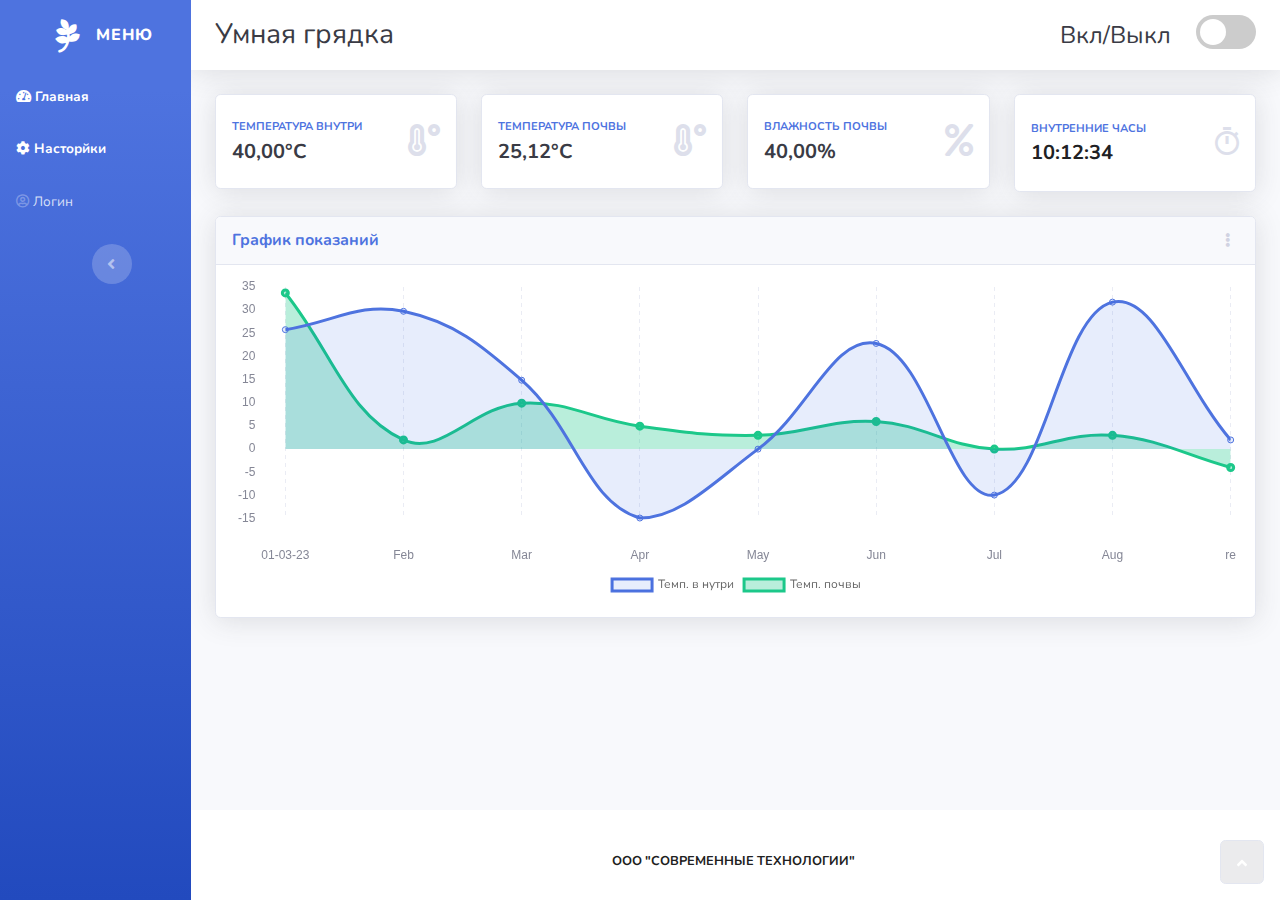
==== index.html @ 77e973f4 "Add files via upload" ====
<!DOCTYPE html>
<html>

<head>
    <meta charset="utf-8">
    <meta name="viewport" content="width=device-width, initial-scale=1.0, shrink-to-fit=no">
    <title>Dashboard - Brand</title>
    <link rel="stylesheet" href="assets/bootstrap/css/bootstrap.min.css">
    <link rel="stylesheet" href="https://fonts.googleapis.com/css?family=Nunito:200,200i,300,300i,400,400i,600,600i,700,700i,800,800i,900,900i&amp;display=swap">
    <link rel="stylesheet" href="assets/fonts/fontawesome-all.min.css">
    <link rel="stylesheet" href="assets/fonts/ionicons.min.css">
    <link rel="stylesheet" href="assets/css/ddd.css">
    <link rel="stylesheet" href="assets/css/mycss_test.css">
    <link rel="stylesheet" href="assets/css/Toggle-Switch-toggle-switch.css">
    <link rel="stylesheet" href="assets/css/Toggle-Switch.css">
</head>

<body id="page-top">
    <div id="wrapper">
        <nav class="navbar navbar-light text-truncate align-items-start sidebar sidebar-dark accordion bg-gradient-primary p-0" id="navbarM">
            <div class="container d-flex flex-column p-0"><a class="navbar-brand d-flex justify-content-center align-items-center sidebar-brand m-0" href="#">
                    <div class="sidebar-brand-icon rotate-n-15"><i class="fab fa-pagelines"></i></div>
                    <div class="sidebar-brand-text mx-3"><span>Меню</span></div>
                </a>
                <hr class="sidebar-divider my-0">
                <ul class="navbar-nav text-light" id="accordionSidebar">
                    <li class="nav-item"><a class="nav-link text-break active" id="glavn" href="#"><i class="fas fa-tachometer-alt"></i><span>Главная</span></a><a class="nav-link active" id="setup" href="#"><i class="fas fa-cog"></i><span>Насторйки</span></a></li>
                    <li class="nav-item"><a class="nav-link" href="login.html"><i class="far fa-user-circle"></i><span>Логин</span></a></li>
                    <li class="nav-item"></li>
                </ul>
                <div class="text-center d-none d-md-inline"><button class="btn rounded-circle border-0" id="sidebarToggle" type="button"></button></div>
            </div>
        </nav>
        <div class="d-flex flex-column" id="content-wrapper">
            <div id="content">
                <nav class="navbar navbar-light navbar-expand bg-white shadow mb-4 topbar static-top">
                    <div class="container-fluid"><button class="btn btn-link d-md-none rounded-circle me-3" id="sidebarToggleTop" type="button"><i class="fas fa-bars"></i></button>
                        <h3 class="text-dark mb-0">Умная грядка</h3>
                        <div class="row align-items-center no-gutters">
                            <div class="col me-2" id="vklvkl" style="padding-right: 5px;">
                                <h4 class="text-dark mb-0">Вкл/Выкл</h4>
                            </div>
                            <div class="col-auto"><label class="switch">
  <input id="powerON" type="checkbox">
  <span class="slider round"></span>
</label></div>
                        </div>
                    </div>
                </nav>
                <div class="container-fluid">
                    <div class="row">
                        <div class="col-md-6 col-xl-3 mb-4">
                            <div class="card shadow border-start-primary py-2">
                                <div class="card-body">
                                    <div class="row align-items-center no-gutters">
                                        <div class="col me-2" style="padding-right: 5px;">
                                            <div class="text-uppercase text-primary fw-bold text-xs mb-1" style="padding-right: 0px;"><span>Температура внутри</span></div>
                                            <div class="text-dark fw-bold h5 mb-0"><span id="t_vhutri">40,00°C<br></span></div>
                                        </div>
                                        <div class="col-auto"><i class="fas fa-temperature-high fa-2x text-gray-300"></i></div>
                                    </div>
                                </div>
                            </div>
                        </div>
                        <div class="col-md-6 col-xl-3 mb-4">
                            <div class="card shadow border-start-primary py-2">
                                <div class="card-body">
                                    <div class="row align-items-center no-gutters">
                                        <div class="col me-2">
                                            <div class="text-uppercase text-primary fw-bold text-xs mb-1"><span>Температура почвы</span></div>
                                            <div class="text-dark fw-bold h5 mb-0"><span id="t_pohvu">25,12°C<br></span></div>
                                        </div>
                                        <div class="col-auto"><i class="fas fa-temperature-high fa-2x text-gray-300"></i></div>
                                    </div>
                                </div>
                            </div>
                        </div>
                        <div class="col-md-6 col-xl-3 mb-4">
                            <div class="card shadow border-start-primary py-2">
                                <div class="card-body">
                                    <div class="row align-items-center no-gutters">
                                        <div class="col me-2">
                                            <div class="text-uppercase text-primary fw-bold text-xs mb-1"><span>Влажность почвы<br></span></div>
                                            <div class="text-dark fw-bold h5 mb-0"><span id="h_pohva">40,00%<br></span></div>
                                        </div>
                                        <div class="col-auto"><i class="fas fa-percent fa-2x text-gray-300"></i></div>
                                    </div>
                                </div>
                            </div>
                        </div>
                        <div class="col-md-6 col-xl-3 mb-4">
                            <div class="card shadow border-start-primary py-2" id="TIME_m">
                                <div class="card-body">
                                    <div class="row align-items-center no-gutters">
                                        <div class="col me-2">
                                            <div class="text-uppercase text-primary fw-bold text-xs mb-1"><span>внутренние часы<br></span></div>
                                            <div class="text-dark fw-bold h5 mb-0"><span id="time_vnutr"><span style="color: rgb(32, 33, 36);">10:12:34</span><br></span></div>
                                        </div>
                                        <div class="col-auto"><i class="icon ion-android-stopwatch fa-2x text-gray-300"></i></div>
                                    </div>
                                </div>
                            </div>
                        </div>
                    </div>
                    <div class="row" id="char_index">
                        <div class="col-sm-12 col-lg-12 col-xl-12 col-xxl-12">
                            <div class="card shadow mb-4">
                                <div class="card-header d-flex justify-content-between align-items-center">
                                    <h6 class="text-primary fw-bold m-0">График показаний&nbsp;</h6>
                                    <div class="dropdown no-arrow"><button class="btn btn-link btn-sm dropdown-toggle" aria-expanded="false" data-bs-toggle="dropdown" type="button"><i class="fas fa-ellipsis-v text-gray-400"></i></button>
                                        <div class="dropdown-menu shadow dropdown-menu-end animated--fade-in">
                                            <p class="text-center dropdown-header">Меню</p><a class="dropdown-item" href="#">тест</a><a class="dropdown-item" href="#">&nbsp;Another action</a>
                                            <div class="dropdown-divider"></div><a class="dropdown-item" href="#">&nbsp;Something else here</a><span class="dropdown-item-text">Text Item</span>
                                        </div>
                                    </div>
                                </div>
                                <div class="card-body">
                                    <div class="chart-area"><canvas data-bss-chart="{&quot;type&quot;:&quot;line&quot;,&quot;data&quot;:{&quot;labels&quot;:[&quot;01-03-23&quot;,&quot;Feb&quot;,&quot;Mar&quot;,&quot;Apr&quot;,&quot;May&quot;,&quot;Jun&quot;,&quot;Jul&quot;,&quot;Aug&quot;,&quot;re&quot;],&quot;datasets&quot;:[{&quot;label&quot;:&quot;Темп. в нутри&quot;,&quot;fill&quot;:true,&quot;data&quot;:[&quot;26&quot;,&quot;30&quot;,&quot;15&quot;,&quot;-15&quot;,&quot;0&quot;,&quot;23&quot;,&quot;-10&quot;,&quot;32&quot;,&quot;2&quot;],&quot;backgroundColor&quot;:&quot;rgba(21,74,228,0.1)&quot;,&quot;borderColor&quot;:&quot;rgba(78, 115, 223, 1)&quot;},{&quot;label&quot;:&quot;Темп. почвы&quot;,&quot;fill&quot;:true,&quot;data&quot;:[&quot;34&quot;,&quot;2&quot;,&quot;10&quot;,&quot;5&quot;,&quot;3&quot;,&quot;6&quot;,&quot;0&quot;,&quot;3&quot;,&quot;-4&quot;],&quot;backgroundColor&quot;:&quot;rgba(28,200,138,0.31)&quot;,&quot;borderWidth&quot;:&quot;3&quot;,&quot;borderColor&quot;:&quot;#1cc88a&quot;}]},&quot;options&quot;:{&quot;maintainAspectRatio&quot;:false,&quot;legend&quot;:{&quot;display&quot;:true,&quot;labels&quot;:{&quot;fontStyle&quot;:&quot;normal&quot;,&quot;fontFamily&quot;:&quot;Nunito, sans-serif&quot;},&quot;position&quot;:&quot;bottom&quot;,&quot;reverse&quot;:false},&quot;title&quot;:{&quot;fontStyle&quot;:&quot;normal&quot;,&quot;display&quot;:false},&quot;scales&quot;:{&quot;xAxes&quot;:[{&quot;gridLines&quot;:{&quot;color&quot;:&quot;rgb(234, 236, 244)&quot;,&quot;zeroLineColor&quot;:&quot;rgb(234, 236, 244)&quot;,&quot;drawBorder&quot;:false,&quot;drawTicks&quot;:false,&quot;borderDash&quot;:[&quot;4&quot;],&quot;zeroLineBorderDash&quot;:[&quot;4&quot;],&quot;drawOnChartArea&quot;:true},&quot;ticks&quot;:{&quot;fontColor&quot;:&quot;#858796&quot;,&quot;fontStyle&quot;:&quot;normal&quot;,&quot;beginAtZero&quot;:false,&quot;padding&quot;:30}}],&quot;yAxes&quot;:[{&quot;gridLines&quot;:{&quot;color&quot;:&quot;rgb(234, 236, 244)&quot;,&quot;zeroLineColor&quot;:&quot;rgb(234, 236, 244)&quot;,&quot;drawBorder&quot;:false,&quot;drawTicks&quot;:false,&quot;borderDash&quot;:[&quot;4&quot;],&quot;zeroLineBorderDash&quot;:[&quot;4&quot;],&quot;drawOnChartArea&quot;:false},&quot;ticks&quot;:{&quot;fontColor&quot;:&quot;#858796&quot;,&quot;fontStyle&quot;:&quot;normal&quot;,&quot;beginAtZero&quot;:false,&quot;padding&quot;:30}}]}}}"></canvas></div>
                                </div>
                            </div>
                        </div>
                    </div>
                    <div class="row" id="setup_menu">
                        <div class="col-md-6 col-xl-6 mb-4">
                            <div class="card shadow border-start-primary py-2">
                                <div class="card-body">
                                    <div class="row align-items-center no-gutters">
                                        <div class="col me-2" style="padding-right: 5px;">
                                            <div class="text-uppercase text-start text-primary d-xl-flex d-xxl-flex fw-bold text-xs mb-1" style="padding-right: 0px;"><span class="text-danger d-xl-flex d-xxl-flex align-items-xl-start align-items-xxl-start"><br><strong><span style="color: rgb(28, 200, 138);">ТЕМПЕРАТУРА ВКЛЮЧЕНИЯ ОБОГРЕВА</span></strong><br></span></div>
                                            <div class="text-dark d-flex d-sm-flex d-md-flex d-lg-flex d-xl-flex d-xxl-flex align-items-center align-items-sm-center align-items-md-center align-items-lg-center align-items-xl-center align-items-xxl-center fw-bold h5 mb-0"><input type="number" style="width: 60px;" value="-5">
                                                <h3 class="text-dark mb-0" style="width: 50px;"><strong>°C</strong><br></h3>
                                            </div>
                                        </div>
                                        <div class="col-auto"><i class="fas fa-temperature-high fa-2x text-gray-300"></i></div>
                                    </div>
                                </div>
                            </div>
                        </div>
                        <div class="col-md-6 col-xl-6 mb-4">
                            <div class="card shadow border-start-primary py-2">
                                <div class="card-body">
                                    <div class="row align-items-center no-gutters">
                                        <div class="col me-2" style="padding-right: 5px;">
                                            <div class="text-uppercase text-start text-primary fw-bold text-xs mb-1" style="padding-right: 0px;"><span class="text-danger"><strong><span style="color: rgb(246, 194, 62);">ТЕМПЕРАТУРА ВКЛЮЧЕНИЯ ПРИТОЧНОГО ВЕНТИЛЯТОРА</span></strong><br></span></div>
                                            <div class="text-dark d-flex d-sm-flex d-md-flex d-lg-flex d-xl-flex d-xxl-flex align-items-center align-items-sm-center align-items-md-center align-items-lg-center align-items-xl-center align-items-xxl-center fw-bold h5 mb-0"><input type="number" style="width: 60px;" value="10">
                                                <h3 class="text-dark mb-0" style="width: 50px;"><strong>°C</strong><br></h3>
                                            </div>
                                        </div>
                                        <div class="col-auto"><i class="fas fa-temperature-high fa-2x text-gray-300"></i></div>
                                    </div>
                                </div>
                            </div>
                        </div>
                        <div class="col-md-6 col-xl-6 mb-4">
                            <div class="card shadow border-start-primary py-2">
                                <div class="card-body">
                                    <div class="row align-items-center no-gutters">
                                        <div class="col me-2" style="padding-right: 5px;">
                                            <div class="text-uppercase text-start text-primary fw-bold text-xs mb-1" style="padding-right: 0px;"><span class="text-danger">% влажности включения приточного вентилятора&nbsp;</span></div>
                                            <div class="text-dark d-flex d-sm-flex d-md-flex d-lg-flex d-xl-flex d-xxl-flex align-items-center align-items-sm-center align-items-md-center align-items-lg-center align-items-xl-center align-items-xxl-center fw-bold h5 mb-0"><input type="number" style="width: 60px;" value="24">
                                                <h3 class="text-dark mb-0" style="width: 50px;"><strong>%</strong></h3>
                                            </div>
                                        </div>
                                        <div class="col-auto"><i class="fas fa-percent fa-2x text-gray-300"></i></div>
                                    </div>
                                </div>
                            </div>
                        </div>
                        <div class="col-md-6 col-xl-6 mb-4">
                            <div class="card shadow border-start-primary py-2">
                                <div class="card-body">
                                    <div class="row align-items-center no-gutters">
                                        <div class="col d-flex d-xl-flex d-xxl-flex align-items-xl-center align-items-xxl-end me-2" id="stil_time" style="padding-right: 5px;"><span class="text-info d-xxl-flex align-items-xxl-end" style="margin-right: 10px;"><strong>Настройка освещения</strong>&nbsp;</span>
                                            <div style="margin-right: 0;"><span class="text-success d-xxl-flex justify-content-xxl-center"><strong>Вкл&nbsp;&nbsp;</strong></span><input type="time"></div>
                                            <div><span class="text-warning d-xxl-flex justify-content-xxl-center"><strong>Откл</strong></span><input type="time"></div>
                                        </div>
                                        <div class="col-auto"><i class="far fa-lightbulb fa-2x text-gray-300"></i></div>
                                    </div>
                                </div>
                            </div>
                        </div>
                        <div class="col-sm-12 col-md-12 col-lg-12 col-xl-12 col-xxl-12 mb-4">
                            <div class="card shadow border-start-primary py-2">
                                <div class="card-body">
                                    <div class="row align-items-center no-gutters">
                                        <div class="col-12 col-sm-9 col-md-10 col-lg-10 col-xl-10 col-xxl-11 offset-0 offset-lg-0 offset-xl-0 d-xl-flex align-items-xl-center">
                                            <div><span class="text-success"><strong>Режим полива&nbsp;</strong></span>
                                                <div class="form-check"><input class="form-check-input" type="radio" id="formCheck-2" name="poliv" value="0" checked=""><label class="form-check-label" for="formCheck-2"><strong>Ручной</strong></label></div>
                                                <div class="form-check"><input class="form-check-input" type="radio" id="formCheck-1" name="poliv" value="1"><label class="form-check-label" for="formCheck-1"><strong>Авто</strong></label></div>
                                            </div>
                                            <div class="d-xl-flex align-items-xl-center poliv_clous">
                                                <hr>
                                                <div class="d-flex d-xl-flex justify-content-sm-end align-items-xl-center" id="interval_poliv"><span class="text-primary" style="margin-left: 10px;">Интервал полива часы&nbsp;</span><input type="number" style="width: 60px;" value="24"></div>
                                                <hr>
                                                <div class="d-flex d-xl-flex justify-content-sm-end align-items-xl-center"><span class="text-primary" style="margin-left: 10px;">Время полива мин.&nbsp;</span><input type="number" style="width: 60px;" value="24">
                                                    <hr>
                                                </div>
                                                <div id="div_poliv"><button class="btn btn-success text-bg-success" id="poliv_botton" type="submit" style="width: 100%;margin-top: 0px;">Пренудительно полить</button></div>
                                            </div>
                                        </div>
                                        <div class="col-sm-2 col-md-2 col-lg-1 col-xl-1 col-xxl-1 offset-sm-1 offset-md-0 offset-lg-1 offset-xl-1 offset-xxl-0 d-sm-flex d-md-flex d-xl-flex d-xxl-flex justify-content-sm-end justify-content-md-end justify-content-xl-end justify-content-xxl-end" id="voda_icon"><i class="fas fa-water d-xl-flex d-xxl-flex justify-content-xl-end justify-content-xxl-end fa-2x text-gray-300"></i></div>
                                    </div>
                                </div>
                            </div>
                        </div>
                        <div class="col-xl-12"><button class="btn btn-primary" id="save_button" type="button" style="width: 100%;margin-bottom: 2%;">Сохранить</button></div>
                    </div>
                </div>
            </div>
            <footer class="bg-white sticky-footer">
                <div class="container my-auto">
                    <div class="text-center my-auto copyright"><span><br><strong><span style="color: rgb(32, 32, 32);">ООО "СОВРЕМЕННЫЕ ТЕХНОЛОГИИ"&nbsp;</span></strong></span></div>
                </div>
            </footer>
        </div><a class="border rounded d-inline scroll-to-top" href="#page-top" style="background: rgba(90,92,105,0.12);"><i class="fas fa-angle-up"></i></a>
    </div>
    <script src="assets/bootstrap/js/bootstrap.min.js"></script>
    <script src="assets/js/chart.min.js"></script>
    <script src="assets/js/bs-init.js"></script>
    <script src="assets/js/myJS/funcc.js"></script>
    <script src="assets/js/theme.js"></script>
</body>

</html>
---- assets/css/ddd.css ----
input {
}
---- assets/css/mycss_test.css ----
@media (min-width: 300px) {
  #voda_icon {
    display: none;
  }
}

@media (min-width: 576px) {
  #voda_icon {
    display: flex;
  }
}

@media (min-width: 300px) {
  #TIME_m {
    display: none;
  }
}

@media (min-width: 760px) {
  #TIME_m {
    display: inherit;
  }
}

#log {
  max-width: 500px;
  margin: 0 auto;
}

@media (min-width: 300px) {
  #vklvkl {
    display: none;
  }
}

@media (min-width: 760px) {
  #vklvkl {
    display: inherit;
  }
}

#setup_menu {
  display: none;
}

@media (min-width: 300px) {
  #stil_time {
    flex-wrap: wrap;
  }
}

@media (min-width: 576px) {
  #stil_time {
    flex-wrap: nowrap;
  }
}

@media (min-width: 768px) {
  #stil_time {
    flex-wrap: wrap;
  }
}

@media (min-width: 1200px) {
  #stil_time {
    flex-wrap: nowrap;
  }
}

#char_index {
  /*display: none;*/
}

.poliv {
  flex-direction: row;
  align-items: flex-end;
  /*flex-wrap: wrap;*/
  justify-content: space-evenly;
}

#div_poliv {
  margin-top: 20px;
  margin-left: 0px;
}

@media (min-width: 1200px) {
  #div_poliv {
    margin-top: 0px;
    margin-left: 30px;
  }
}

.poliv_clous {
  pointer-events: all;
  opacity: 1;
}

/* отключение при автоматическом  поливе */
---- assets/css/Toggle-Switch-toggle-switch.css ----
.switch {
  position: relative;
  display: inline-block;
  width: 60px;
  height: 34px;
}

.switch input {
  display: none;
}

.slider {
  position: absolute;
  cursor: pointer;
  top: 0;
  left: 0;
  right: 0;
  bottom: 0;
  background-color: #ccc;
  -webkit-transition: .4s;
  transition: .4s;
}

.slider:before {
  position: absolute;
  content: "";
  height: 26px;
  width: 26px;
  left: 4px;
  bottom: 4px;
  background-color: white;
  -webkit-transition: .4s;
  transition: .4s;
}

input:checked + .slider {
  background-color: #2196F3;
}

input:focus + .slider {
  box-shadow: 0 0 1px #2196F3;
}

input:checked + .slider:before {
  -webkit-transform: translateX(26px);
  -ms-transform: translateX(26px);
  transform: translateX(26px);
}

.slider.round {
  border-radius: 34px;
}

.slider.round:before {
  border-radius: 50%;
}
---- assets/css/Toggle-Switch.css ----
.switch {
  position: relative;
  display: inline-block;
  width: 60px;
  height: 34px;
}

.switch input {
  display: none;
}

.slider {
  position: absolute;
  cursor: pointer;
  top: 0;
  left: 0;
  right: 0;
  bottom: 0;
  background-color: #ccc;
  -webkit-transition: .4s;
  transition: .4s;
}

.slider:before {
  position: absolute;
  content: "";
  height: 26px;
  width: 26px;
  left: 4px;
  bottom: 4px;
  background-color: white;
  -webkit-transition: .4s;
  transition: .4s;
}

input:focus + .slider {
  box-shadow: 0 0 1px #2196F3;
}

.slider.round {
  border-radius: 34px;
}

.slider.round:before {
  border-radius: 50%;
}
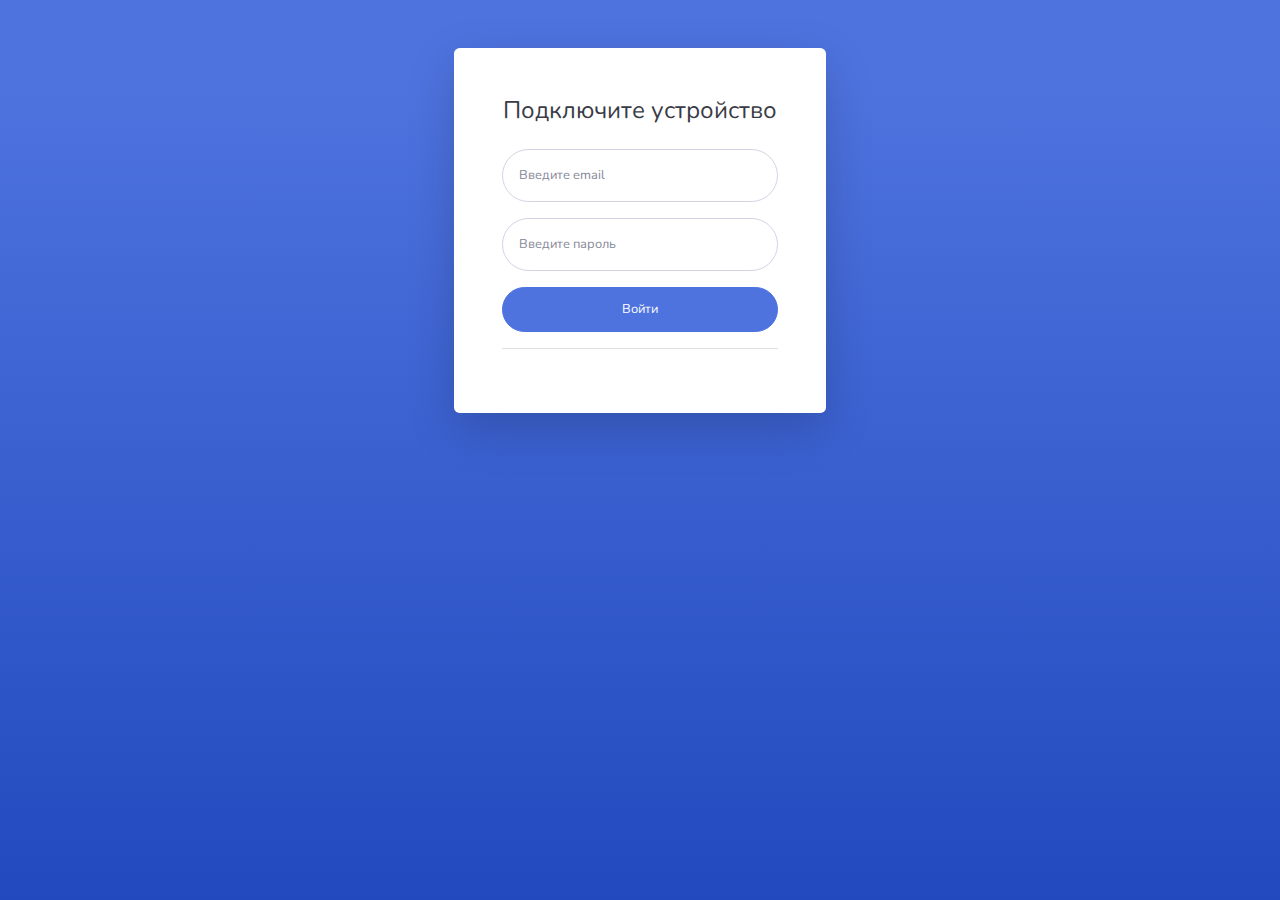
==== commit ac503c03: "Add files via upload" ====
--- a/index.html
+++ b/index.html
@@ -80,7 +80,7 @@
                                 <div class="card-body">
                                     <div class="row align-items-center no-gutters">
                                         <div class="col me-2">
-                                            <div class="text-uppercase text-primary fw-bold text-xs mb-1"><span>Влажность почвы<br></span></div>
+                                            <div class="text-uppercase text-primary fw-bold text-xs mb-1"><span>Влажность воздуха<br></span></div>
                                             <div class="text-dark fw-bold h5 mb-0"><span id="h_pohva">40,00%<br></span></div>
                                         </div>
                                         <div class="col-auto"><i class="fas fa-percent fa-2x text-gray-300"></i></div>
@@ -115,7 +115,7 @@
                                     </div>
                                 </div>
                                 <div class="card-body">
-                                    <div class="chart-area"><canvas data-bss-chart="{&quot;type&quot;:&quot;line&quot;,&quot;data&quot;:{&quot;labels&quot;:[&quot;01-03-23&quot;,&quot;Feb&quot;,&quot;Mar&quot;,&quot;Apr&quot;,&quot;May&quot;,&quot;Jun&quot;,&quot;Jul&quot;,&quot;Aug&quot;,&quot;re&quot;],&quot;datasets&quot;:[{&quot;label&quot;:&quot;Темп. в нутри&quot;,&quot;fill&quot;:true,&quot;data&quot;:[&quot;26&quot;,&quot;30&quot;,&quot;15&quot;,&quot;-15&quot;,&quot;0&quot;,&quot;23&quot;,&quot;-10&quot;,&quot;32&quot;,&quot;2&quot;],&quot;backgroundColor&quot;:&quot;rgba(21,74,228,0.1)&quot;,&quot;borderColor&quot;:&quot;rgba(78, 115, 223, 1)&quot;},{&quot;label&quot;:&quot;Темп. почвы&quot;,&quot;fill&quot;:true,&quot;data&quot;:[&quot;34&quot;,&quot;2&quot;,&quot;10&quot;,&quot;5&quot;,&quot;3&quot;,&quot;6&quot;,&quot;0&quot;,&quot;3&quot;,&quot;-4&quot;],&quot;backgroundColor&quot;:&quot;rgba(28,200,138,0.31)&quot;,&quot;borderWidth&quot;:&quot;3&quot;,&quot;borderColor&quot;:&quot;#1cc88a&quot;}]},&quot;options&quot;:{&quot;maintainAspectRatio&quot;:false,&quot;legend&quot;:{&quot;display&quot;:true,&quot;labels&quot;:{&quot;fontStyle&quot;:&quot;normal&quot;,&quot;fontFamily&quot;:&quot;Nunito, sans-serif&quot;},&quot;position&quot;:&quot;bottom&quot;,&quot;reverse&quot;:false},&quot;title&quot;:{&quot;fontStyle&quot;:&quot;normal&quot;,&quot;display&quot;:false},&quot;scales&quot;:{&quot;xAxes&quot;:[{&quot;gridLines&quot;:{&quot;color&quot;:&quot;rgb(234, 236, 244)&quot;,&quot;zeroLineColor&quot;:&quot;rgb(234, 236, 244)&quot;,&quot;drawBorder&quot;:false,&quot;drawTicks&quot;:false,&quot;borderDash&quot;:[&quot;4&quot;],&quot;zeroLineBorderDash&quot;:[&quot;4&quot;],&quot;drawOnChartArea&quot;:true},&quot;ticks&quot;:{&quot;fontColor&quot;:&quot;#858796&quot;,&quot;fontStyle&quot;:&quot;normal&quot;,&quot;beginAtZero&quot;:false,&quot;padding&quot;:30}}],&quot;yAxes&quot;:[{&quot;gridLines&quot;:{&quot;color&quot;:&quot;rgb(234, 236, 244)&quot;,&quot;zeroLineColor&quot;:&quot;rgb(234, 236, 244)&quot;,&quot;drawBorder&quot;:false,&quot;drawTicks&quot;:false,&quot;borderDash&quot;:[&quot;4&quot;],&quot;zeroLineBorderDash&quot;:[&quot;4&quot;],&quot;drawOnChartArea&quot;:false},&quot;ticks&quot;:{&quot;fontColor&quot;:&quot;#858796&quot;,&quot;fontStyle&quot;:&quot;normal&quot;,&quot;beginAtZero&quot;:false,&quot;padding&quot;:30}}]}}}"></canvas></div>
+                                    <div class="chart-area"><canvas data-bss-chart="{&quot;type&quot;:&quot;line&quot;,&quot;data&quot;:{&quot;labels&quot;:[&quot;01-03-23&quot;,&quot;Feb&quot;,&quot;Mar&quot;,&quot;Apr&quot;,&quot;May&quot;,&quot;Jun&quot;,&quot;Jul&quot;,&quot;Aug&quot;,&quot;re&quot;],&quot;datasets&quot;:[{&quot;label&quot;:&quot;Темп. в нутри&quot;,&quot;fill&quot;:true,&quot;data&quot;:[&quot;26&quot;,&quot;30&quot;,&quot;15&quot;,&quot;-15&quot;,&quot;0&quot;,&quot;23&quot;,&quot;-10&quot;,&quot;32&quot;,&quot;2&quot;],&quot;backgroundColor&quot;:&quot;rgba(228,21,58,0.05)&quot;,&quot;borderColor&quot;:&quot;rgb(187,16,26)&quot;},{&quot;label&quot;:&quot;Темп. почвы&quot;,&quot;fill&quot;:true,&quot;data&quot;:[&quot;34&quot;,&quot;2&quot;,&quot;10&quot;,&quot;5&quot;,&quot;3&quot;,&quot;6&quot;,&quot;0&quot;,&quot;3&quot;,&quot;-4&quot;],&quot;backgroundColor&quot;:&quot;rgba(28,200,138,0.31)&quot;,&quot;borderWidth&quot;:&quot;3&quot;,&quot;borderColor&quot;:&quot;#1cc88a&quot;},{&quot;label&quot;:&quot;Влажность&quot;,&quot;fill&quot;:true,&quot;data&quot;:[&quot;34&quot;,&quot;2&quot;,&quot;10&quot;,&quot;5&quot;,&quot;3&quot;,&quot;6&quot;,&quot;0&quot;,&quot;3&quot;,&quot;-4&quot;],&quot;backgroundColor&quot;:&quot;rgba(31,28,200,0.31)&quot;,&quot;borderWidth&quot;:&quot;3&quot;,&quot;borderColor&quot;:&quot;#1a21d9&quot;}]},&quot;options&quot;:{&quot;maintainAspectRatio&quot;:false,&quot;legend&quot;:{&quot;display&quot;:true,&quot;labels&quot;:{&quot;fontStyle&quot;:&quot;normal&quot;,&quot;fontFamily&quot;:&quot;Nunito, sans-serif&quot;},&quot;position&quot;:&quot;bottom&quot;,&quot;reverse&quot;:false},&quot;title&quot;:{&quot;fontStyle&quot;:&quot;normal&quot;,&quot;display&quot;:false},&quot;scales&quot;:{&quot;xAxes&quot;:[{&quot;gridLines&quot;:{&quot;color&quot;:&quot;rgb(234, 236, 244)&quot;,&quot;zeroLineColor&quot;:&quot;rgb(234, 236, 244)&quot;,&quot;drawBorder&quot;:false,&quot;drawTicks&quot;:false,&quot;borderDash&quot;:[&quot;4&quot;],&quot;zeroLineBorderDash&quot;:[&quot;4&quot;],&quot;drawOnChartArea&quot;:true},&quot;ticks&quot;:{&quot;fontColor&quot;:&quot;#858796&quot;,&quot;fontStyle&quot;:&quot;normal&quot;,&quot;beginAtZero&quot;:false,&quot;padding&quot;:30}}],&quot;yAxes&quot;:[{&quot;gridLines&quot;:{&quot;color&quot;:&quot;rgb(234, 236, 244)&quot;,&quot;zeroLineColor&quot;:&quot;rgb(234, 236, 244)&quot;,&quot;drawBorder&quot;:false,&quot;drawTicks&quot;:false,&quot;borderDash&quot;:[&quot;4&quot;],&quot;zeroLineBorderDash&quot;:[&quot;4&quot;],&quot;drawOnChartArea&quot;:false},&quot;ticks&quot;:{&quot;fontColor&quot;:&quot;#858796&quot;,&quot;fontStyle&quot;:&quot;normal&quot;,&quot;beginAtZero&quot;:false,&quot;padding&quot;:30}}]}}}"></canvas></div>
                                 </div>
                             </div>
                         </div>
@@ -127,7 +127,7 @@
                                     <div class="row align-items-center no-gutters">
                                         <div class="col me-2" style="padding-right: 5px;">
                                             <div class="text-uppercase text-start text-primary d-xl-flex d-xxl-flex fw-bold text-xs mb-1" style="padding-right: 0px;"><span class="text-danger d-xl-flex d-xxl-flex align-items-xl-start align-items-xxl-start"><br><strong><span style="color: rgb(28, 200, 138);">ТЕМПЕРАТУРА ВКЛЮЧЕНИЯ ОБОГРЕВА</span></strong><br></span></div>
-                                            <div class="text-dark d-flex d-sm-flex d-md-flex d-lg-flex d-xl-flex d-xxl-flex align-items-center align-items-sm-center align-items-md-center align-items-lg-center align-items-xl-center align-items-xxl-center fw-bold h5 mb-0"><input type="number" style="width: 60px;" value="-5">
+                                            <div class="text-dark d-flex d-sm-flex d-md-flex d-lg-flex d-xl-flex d-xxl-flex align-items-center align-items-sm-center align-items-md-center align-items-lg-center align-items-xl-center align-items-xxl-center fw-bold h5 mb-0"><input type="number" id="set_t_on" style="width: 60px;" value="0">
                                                 <h3 class="text-dark mb-0" style="width: 50px;"><strong>°C</strong><br></h3>
                                             </div>
                                         </div>
@@ -142,7 +142,7 @@
                                     <div class="row align-items-center no-gutters">
                                         <div class="col me-2" style="padding-right: 5px;">
                                             <div class="text-uppercase text-start text-primary fw-bold text-xs mb-1" style="padding-right: 0px;"><span class="text-danger"><strong><span style="color: rgb(246, 194, 62);">ТЕМПЕРАТУРА ВКЛЮЧЕНИЯ ПРИТОЧНОГО ВЕНТИЛЯТОРА</span></strong><br></span></div>
-                                            <div class="text-dark d-flex d-sm-flex d-md-flex d-lg-flex d-xl-flex d-xxl-flex align-items-center align-items-sm-center align-items-md-center align-items-lg-center align-items-xl-center align-items-xxl-center fw-bold h5 mb-0"><input type="number" style="width: 60px;" value="10">
+                                            <div class="text-dark d-flex d-sm-flex d-md-flex d-lg-flex d-xl-flex d-xxl-flex align-items-center align-items-sm-center align-items-md-center align-items-lg-center align-items-xl-center align-items-xxl-center fw-bold h5 mb-0"><input type="number" id="set_t_prit_fan" style="width: 60px;" value="3">
                                                 <h3 class="text-dark mb-0" style="width: 50px;"><strong>°C</strong><br></h3>
                                             </div>
                                         </div>
@@ -157,7 +157,7 @@
                                     <div class="row align-items-center no-gutters">
                                         <div class="col me-2" style="padding-right: 5px;">
                                             <div class="text-uppercase text-start text-primary fw-bold text-xs mb-1" style="padding-right: 0px;"><span class="text-danger">% влажности включения приточного вентилятора&nbsp;</span></div>
-                                            <div class="text-dark d-flex d-sm-flex d-md-flex d-lg-flex d-xl-flex d-xxl-flex align-items-center align-items-sm-center align-items-md-center align-items-lg-center align-items-xl-center align-items-xxl-center fw-bold h5 mb-0"><input type="number" style="width: 60px;" value="24">
+                                            <div class="text-dark d-flex d-sm-flex d-md-flex d-lg-flex d-xl-flex d-xxl-flex align-items-center align-items-sm-center align-items-md-center align-items-lg-center align-items-xl-center align-items-xxl-center fw-bold h5 mb-0"><input type="number" id="set_vlaj_pritoh_fan" style="width: 60px;" value="2">
                                                 <h3 class="text-dark mb-0" style="width: 50px;"><strong>%</strong></h3>
                                             </div>
                                         </div>
@@ -171,8 +171,8 @@
                                 <div class="card-body">
                                     <div class="row align-items-center no-gutters">
                                         <div class="col d-flex d-xl-flex d-xxl-flex align-items-xl-center align-items-xxl-end me-2" id="stil_time" style="padding-right: 5px;"><span class="text-info d-xxl-flex align-items-xxl-end" style="margin-right: 10px;"><strong>Настройка освещения</strong>&nbsp;</span>
-                                            <div style="margin-right: 0;"><span class="text-success d-xxl-flex justify-content-xxl-center"><strong>Вкл&nbsp;&nbsp;</strong></span><input type="time"></div>
-                                            <div><span class="text-warning d-xxl-flex justify-content-xxl-center"><strong>Откл</strong></span><input type="time"></div>
+                                            <div style="margin-right: 0;"><span class="text-success d-xxl-flex justify-content-xxl-center"><strong>Вкл&nbsp;&nbsp;</strong></span><input id="set_osveh_on" type="time"></div>
+                                            <div><span class="text-warning d-xxl-flex justify-content-xxl-center"><strong>Откл</strong></span><input id="set_osveh_off" type="time"></div>
                                         </div>
                                         <div class="col-auto"><i class="far fa-lightbulb fa-2x text-gray-300"></i></div>
                                     </div>
@@ -190,9 +190,9 @@
                                             </div>
                                             <div class="d-xl-flex align-items-xl-center poliv_clous">
                                                 <hr>
-                                                <div class="d-flex d-xl-flex justify-content-sm-end align-items-xl-center" id="interval_poliv"><span class="text-primary" style="margin-left: 10px;">Интервал полива часы&nbsp;</span><input type="number" style="width: 60px;" value="24"></div>
+                                                <div class="d-flex d-xl-flex justify-content-sm-end align-items-xl-center" id="interval_poliv"><span class="text-primary" style="margin-left: 10px;">Интервал полива часы&nbsp;</span><input type="number" id="set_poliv_interval_has" style="width: 60px;" value="0"></div>
                                                 <hr>
-                                                <div class="d-flex d-xl-flex justify-content-sm-end align-items-xl-center"><span class="text-primary" style="margin-left: 10px;">Время полива мин.&nbsp;</span><input type="number" style="width: 60px;" value="24">
+                                                <div class="d-flex d-xl-flex justify-content-sm-end align-items-xl-center"><span class="text-primary" style="margin-left: 10px;">Время полива мин.&nbsp;</span><input type="number" id="set_time_poliv_min" style="width: 60px;" value="0">
                                                     <hr>
                                                 </div>
                                                 <div id="div_poliv"><button class="btn btn-success text-bg-success" id="poliv_botton" type="submit" style="width: 100%;margin-top: 0px;">Пренудительно полить</button></div>
@@ -217,6 +217,7 @@
     <script src="assets/bootstrap/js/bootstrap.min.js"></script>
     <script src="assets/js/chart.min.js"></script>
     <script src="assets/js/bs-init.js"></script>
+    <script src="assets/js/myJS/Firebase_riad.js"></script>
     <script src="assets/js/myJS/funcc.js"></script>
     <script src="assets/js/theme.js"></script>
 </body>
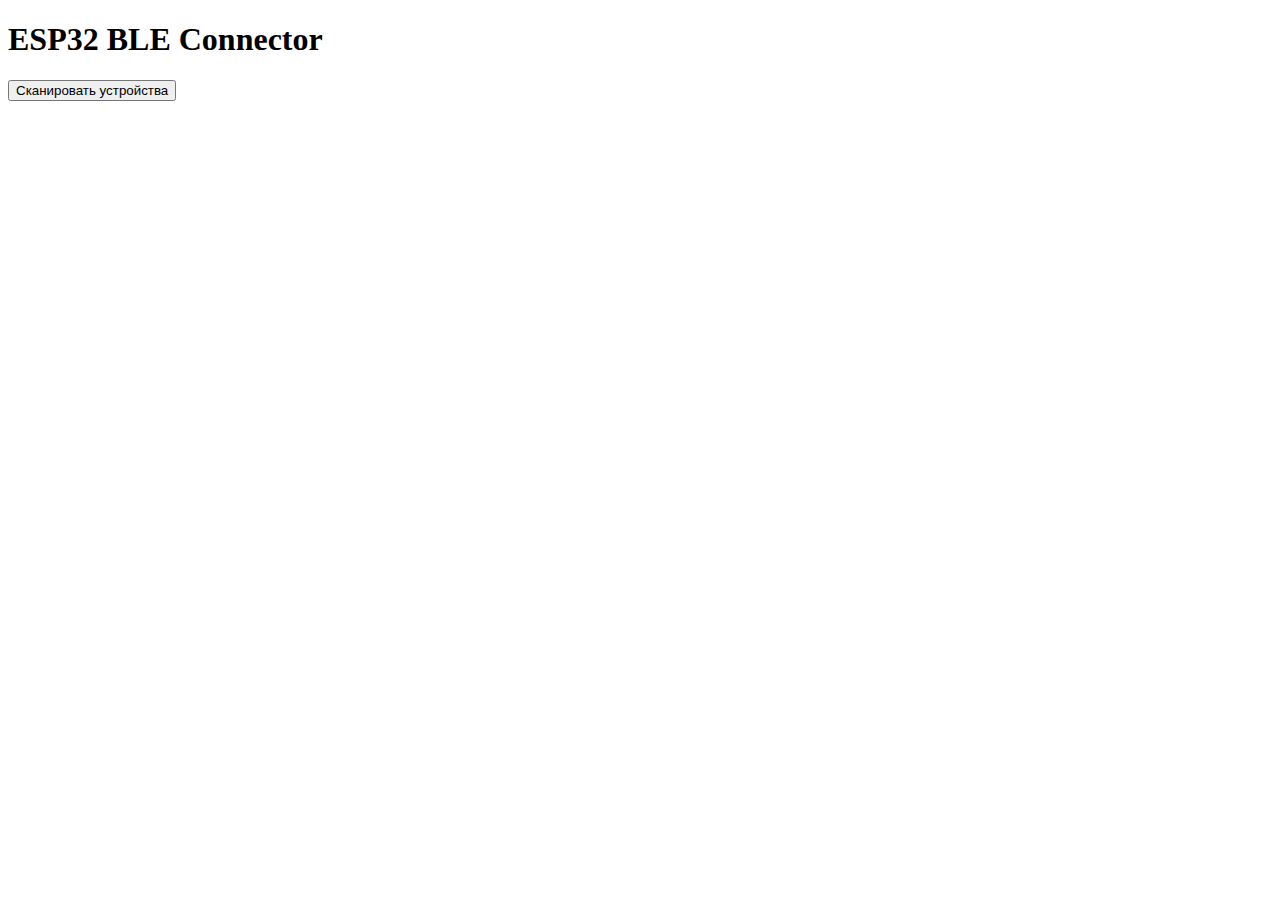
==== commit 66136c0a: "Add files via upload" ====
--- a/index.html
+++ b/index.html
@@ -1,225 +1,40 @@
 <!DOCTYPE html>
-<html>
-
+<html lang="ru">
 <head>
-    <meta charset="utf-8">
-    <meta name="viewport" content="width=device-width, initial-scale=1.0, shrink-to-fit=no">
-    <title>Dashboard - Brand</title>
-    <link rel="stylesheet" href="assets/bootstrap/css/bootstrap.min.css">
-    <link rel="stylesheet" href="https://fonts.googleapis.com/css?family=Nunito:200,200i,300,300i,400,400i,600,600i,700,700i,800,800i,900,900i&amp;display=swap">
-    <link rel="stylesheet" href="assets/fonts/fontawesome-all.min.css">
-    <link rel="stylesheet" href="assets/fonts/ionicons.min.css">
-    <link rel="stylesheet" href="assets/css/ddd.css">
-    <link rel="stylesheet" href="assets/css/mycss_test.css">
-    <link rel="stylesheet" href="assets/css/Toggle-Switch-toggle-switch.css">
-    <link rel="stylesheet" href="assets/css/Toggle-Switch.css">
+    <meta charset="UTF-8">
+    <meta name="viewport" content="width=device-width, initial-scale=1.0">
+    <title>ESP32 BLE Connector</title>
+    <link rel="manifest" href="manifest.json">
+    <link rel="stylesheet" href="styles.css">
 </head>
-
-<body id="page-top">
-    <div id="wrapper">
-        <nav class="navbar navbar-light text-truncate align-items-start sidebar sidebar-dark accordion bg-gradient-primary p-0" id="navbarM">
-            <div class="container d-flex flex-column p-0"><a class="navbar-brand d-flex justify-content-center align-items-center sidebar-brand m-0" href="#">
-                    <div class="sidebar-brand-icon rotate-n-15"><i class="fab fa-pagelines"></i></div>
-                    <div class="sidebar-brand-text mx-3"><span>Меню</span></div>
-                </a>
-                <hr class="sidebar-divider my-0">
-                <ul class="navbar-nav text-light" id="accordionSidebar">
-                    <li class="nav-item"><a class="nav-link text-break active" id="glavn" href="#"><i class="fas fa-tachometer-alt"></i><span>Главная</span></a><a class="nav-link active" id="setup" href="#"><i class="fas fa-cog"></i><span>Насторйки</span></a></li>
-                    <li class="nav-item"><a class="nav-link" href="login.html"><i class="far fa-user-circle"></i><span>Логин</span></a></li>
-                    <li class="nav-item"></li>
-                </ul>
-                <div class="text-center d-none d-md-inline"><button class="btn rounded-circle border-0" id="sidebarToggle" type="button"></button></div>
+<body>
+    <div class="container">
+        <h1>ESP32 BLE Connector</h1>
+        
+        <button id="scanBtn" class="btn">Сканировать устройства</button>
+        <div id="devicesList" class="devices-list"></div>
+        
+        <div id="connectedDevice" class="connected-device" style="display: none;">
+            <h2>Подключенное устройство</h2>
+            <p id="deviceName"></p>
+            <button id="disconnectBtn" class="btn btn-danger">Отключиться</button>
+            
+            <div class="services-section">
+                <h3>Сервисы и характеристики</h3>
+                <div id="servicesList"></div>
             </div>
-        </nav>
-        <div class="d-flex flex-column" id="content-wrapper">
-            <div id="content">
-                <nav class="navbar navbar-light navbar-expand bg-white shadow mb-4 topbar static-top">
-                    <div class="container-fluid"><button class="btn btn-link d-md-none rounded-circle me-3" id="sidebarToggleTop" type="button"><i class="fas fa-bars"></i></button>
-                        <h3 class="text-dark mb-0">Умная грядка</h3>
-                        <div class="row align-items-center no-gutters">
-                            <div class="col me-2" id="vklvkl" style="padding-right: 5px;">
-                                <h4 class="text-dark mb-0">Вкл/Выкл</h4>
-                            </div>
-                            <div class="col-auto"><label class="switch">
-  <input id="powerON" type="checkbox">
-  <span class="slider round"></span>
-</label></div>
-                        </div>
-                    </div>
-                </nav>
-                <div class="container-fluid">
-                    <div class="row">
-                        <div class="col-md-6 col-xl-3 mb-4">
-                            <div class="card shadow border-start-primary py-2">
-                                <div class="card-body">
-                                    <div class="row align-items-center no-gutters">
-                                        <div class="col me-2" style="padding-right: 5px;">
-                                            <div class="text-uppercase text-primary fw-bold text-xs mb-1" style="padding-right: 0px;"><span>Температура внутри</span></div>
-                                            <div class="text-dark fw-bold h5 mb-0"><span id="t_vhutri">40,00°C<br></span></div>
-                                        </div>
-                                        <div class="col-auto"><i class="fas fa-temperature-high fa-2x text-gray-300"></i></div>
-                                    </div>
-                                </div>
-                            </div>
-                        </div>
-                        <div class="col-md-6 col-xl-3 mb-4">
-                            <div class="card shadow border-start-primary py-2">
-                                <div class="card-body">
-                                    <div class="row align-items-center no-gutters">
-                                        <div class="col me-2">
-                                            <div class="text-uppercase text-primary fw-bold text-xs mb-1"><span>Температура почвы</span></div>
-                                            <div class="text-dark fw-bold h5 mb-0"><span id="t_pohvu">25,12°C<br></span></div>
-                                        </div>
-                                        <div class="col-auto"><i class="fas fa-temperature-high fa-2x text-gray-300"></i></div>
-                                    </div>
-                                </div>
-                            </div>
-                        </div>
-                        <div class="col-md-6 col-xl-3 mb-4">
-                            <div class="card shadow border-start-primary py-2">
-                                <div class="card-body">
-                                    <div class="row align-items-center no-gutters">
-                                        <div class="col me-2">
-                                            <div class="text-uppercase text-primary fw-bold text-xs mb-1"><span>Влажность воздуха<br></span></div>
-                                            <div class="text-dark fw-bold h5 mb-0"><span id="h_pohva">40,00%<br></span></div>
-                                        </div>
-                                        <div class="col-auto"><i class="fas fa-percent fa-2x text-gray-300"></i></div>
-                                    </div>
-                                </div>
-                            </div>
-                        </div>
-                        <div class="col-md-6 col-xl-3 mb-4">
-                            <div class="card shadow border-start-primary py-2" id="TIME_m">
-                                <div class="card-body">
-                                    <div class="row align-items-center no-gutters">
-                                        <div class="col me-2">
-                                            <div class="text-uppercase text-primary fw-bold text-xs mb-1"><span>внутренние часы<br></span></div>
-                                            <div class="text-dark fw-bold h5 mb-0"><span id="time_vnutr"><span style="color: rgb(32, 33, 36);">10:12:34</span><br></span></div>
-                                        </div>
-                                        <div class="col-auto"><i class="icon ion-android-stopwatch fa-2x text-gray-300"></i></div>
-                                    </div>
-                                </div>
-                            </div>
-                        </div>
-                    </div>
-                    <div class="row" id="char_index">
-                        <div class="col-sm-12 col-lg-12 col-xl-12 col-xxl-12">
-                            <div class="card shadow mb-4">
-                                <div class="card-header d-flex justify-content-between align-items-center">
-                                    <h6 class="text-primary fw-bold m-0">График показаний&nbsp;</h6>
-                                    <div class="dropdown no-arrow"><button class="btn btn-link btn-sm dropdown-toggle" aria-expanded="false" data-bs-toggle="dropdown" type="button"><i class="fas fa-ellipsis-v text-gray-400"></i></button>
-                                        <div class="dropdown-menu shadow dropdown-menu-end animated--fade-in">
-                                            <p class="text-center dropdown-header">Меню</p><a class="dropdown-item" href="#">тест</a><a class="dropdown-item" href="#">&nbsp;Another action</a>
-                                            <div class="dropdown-divider"></div><a class="dropdown-item" href="#">&nbsp;Something else here</a><span class="dropdown-item-text">Text Item</span>
-                                        </div>
-                                    </div>
-                                </div>
-                                <div class="card-body">
-                                    <div class="chart-area"><canvas data-bss-chart="{&quot;type&quot;:&quot;line&quot;,&quot;data&quot;:{&quot;labels&quot;:[&quot;01-03-23&quot;,&quot;Feb&quot;,&quot;Mar&quot;,&quot;Apr&quot;,&quot;May&quot;,&quot;Jun&quot;,&quot;Jul&quot;,&quot;Aug&quot;,&quot;re&quot;],&quot;datasets&quot;:[{&quot;label&quot;:&quot;Темп. в нутри&quot;,&quot;fill&quot;:true,&quot;data&quot;:[&quot;26&quot;,&quot;30&quot;,&quot;15&quot;,&quot;-15&quot;,&quot;0&quot;,&quot;23&quot;,&quot;-10&quot;,&quot;32&quot;,&quot;2&quot;],&quot;backgroundColor&quot;:&quot;rgba(228,21,58,0.05)&quot;,&quot;borderColor&quot;:&quot;rgb(187,16,26)&quot;},{&quot;label&quot;:&quot;Темп. почвы&quot;,&quot;fill&quot;:true,&quot;data&quot;:[&quot;34&quot;,&quot;2&quot;,&quot;10&quot;,&quot;5&quot;,&quot;3&quot;,&quot;6&quot;,&quot;0&quot;,&quot;3&quot;,&quot;-4&quot;],&quot;backgroundColor&quot;:&quot;rgba(28,200,138,0.31)&quot;,&quot;borderWidth&quot;:&quot;3&quot;,&quot;borderColor&quot;:&quot;#1cc88a&quot;},{&quot;label&quot;:&quot;Влажность&quot;,&quot;fill&quot;:true,&quot;data&quot;:[&quot;34&quot;,&quot;2&quot;,&quot;10&quot;,&quot;5&quot;,&quot;3&quot;,&quot;6&quot;,&quot;0&quot;,&quot;3&quot;,&quot;-4&quot;],&quot;backgroundColor&quot;:&quot;rgba(31,28,200,0.31)&quot;,&quot;borderWidth&quot;:&quot;3&quot;,&quot;borderColor&quot;:&quot;#1a21d9&quot;}]},&quot;options&quot;:{&quot;maintainAspectRatio&quot;:false,&quot;legend&quot;:{&quot;display&quot;:true,&quot;labels&quot;:{&quot;fontStyle&quot;:&quot;normal&quot;,&quot;fontFamily&quot;:&quot;Nunito, sans-serif&quot;},&quot;position&quot;:&quot;bottom&quot;,&quot;reverse&quot;:false},&quot;title&quot;:{&quot;fontStyle&quot;:&quot;normal&quot;,&quot;display&quot;:false},&quot;scales&quot;:{&quot;xAxes&quot;:[{&quot;gridLines&quot;:{&quot;color&quot;:&quot;rgb(234, 236, 244)&quot;,&quot;zeroLineColor&quot;:&quot;rgb(234, 236, 244)&quot;,&quot;drawBorder&quot;:false,&quot;drawTicks&quot;:false,&quot;borderDash&quot;:[&quot;4&quot;],&quot;zeroLineBorderDash&quot;:[&quot;4&quot;],&quot;drawOnChartArea&quot;:true},&quot;ticks&quot;:{&quot;fontColor&quot;:&quot;#858796&quot;,&quot;fontStyle&quot;:&quot;normal&quot;,&quot;beginAtZero&quot;:false,&quot;padding&quot;:30}}],&quot;yAxes&quot;:[{&quot;gridLines&quot;:{&quot;color&quot;:&quot;rgb(234, 236, 244)&quot;,&quot;zeroLineColor&quot;:&quot;rgb(234, 236, 244)&quot;,&quot;drawBorder&quot;:false,&quot;drawTicks&quot;:false,&quot;borderDash&quot;:[&quot;4&quot;],&quot;zeroLineBorderDash&quot;:[&quot;4&quot;],&quot;drawOnChartArea&quot;:false},&quot;ticks&quot;:{&quot;fontColor&quot;:&quot;#858796&quot;,&quot;fontStyle&quot;:&quot;normal&quot;,&quot;beginAtZero&quot;:false,&quot;padding&quot;:30}}]}}}"></canvas></div>
-                                </div>
-                            </div>
-                        </div>
-                    </div>
-                    <div class="row" id="setup_menu">
-                        <div class="col-md-6 col-xl-6 mb-4">
-                            <div class="card shadow border-start-primary py-2">
-                                <div class="card-body">
-                                    <div class="row align-items-center no-gutters">
-                                        <div class="col me-2" style="padding-right: 5px;">
-                                            <div class="text-uppercase text-start text-primary d-xl-flex d-xxl-flex fw-bold text-xs mb-1" style="padding-right: 0px;"><span class="text-danger d-xl-flex d-xxl-flex align-items-xl-start align-items-xxl-start"><br><strong><span style="color: rgb(28, 200, 138);">ТЕМПЕРАТУРА ВКЛЮЧЕНИЯ ОБОГРЕВА</span></strong><br></span></div>
-                                            <div class="text-dark d-flex d-sm-flex d-md-flex d-lg-flex d-xl-flex d-xxl-flex align-items-center align-items-sm-center align-items-md-center align-items-lg-center align-items-xl-center align-items-xxl-center fw-bold h5 mb-0"><input type="number" id="set_t_on" style="width: 60px;" value="0">
-                                                <h3 class="text-dark mb-0" style="width: 50px;"><strong>°C</strong><br></h3>
-                                            </div>
-                                        </div>
-                                        <div class="col-auto"><i class="fas fa-temperature-high fa-2x text-gray-300"></i></div>
-                                    </div>
-                                </div>
-                            </div>
-                        </div>
-                        <div class="col-md-6 col-xl-6 mb-4">
-                            <div class="card shadow border-start-primary py-2">
-                                <div class="card-body">
-                                    <div class="row align-items-center no-gutters">
-                                        <div class="col me-2" style="padding-right: 5px;">
-                                            <div class="text-uppercase text-start text-primary fw-bold text-xs mb-1" style="padding-right: 0px;"><span class="text-danger"><strong><span style="color: rgb(246, 194, 62);">ТЕМПЕРАТУРА ВКЛЮЧЕНИЯ ПРИТОЧНОГО ВЕНТИЛЯТОРА</span></strong><br></span></div>
-                                            <div class="text-dark d-flex d-sm-flex d-md-flex d-lg-flex d-xl-flex d-xxl-flex align-items-center align-items-sm-center align-items-md-center align-items-lg-center align-items-xl-center align-items-xxl-center fw-bold h5 mb-0"><input type="number" id="set_t_prit_fan" style="width: 60px;" value="3">
-                                                <h3 class="text-dark mb-0" style="width: 50px;"><strong>°C</strong><br></h3>
-                                            </div>
-                                        </div>
-                                        <div class="col-auto"><i class="fas fa-temperature-high fa-2x text-gray-300"></i></div>
-                                    </div>
-                                </div>
-                            </div>
-                        </div>
-                        <div class="col-md-6 col-xl-6 mb-4">
-                            <div class="card shadow border-start-primary py-2">
-                                <div class="card-body">
-                                    <div class="row align-items-center no-gutters">
-                                        <div class="col me-2" style="padding-right: 5px;">
-                                            <div class="text-uppercase text-start text-primary fw-bold text-xs mb-1" style="padding-right: 0px;"><span class="text-danger">% влажности включения приточного вентилятора&nbsp;</span></div>
-                                            <div class="text-dark d-flex d-sm-flex d-md-flex d-lg-flex d-xl-flex d-xxl-flex align-items-center align-items-sm-center align-items-md-center align-items-lg-center align-items-xl-center align-items-xxl-center fw-bold h5 mb-0"><input type="number" id="set_vlaj_pritoh_fan" style="width: 60px;" value="2">
-                                                <h3 class="text-dark mb-0" style="width: 50px;"><strong>%</strong></h3>
-                                            </div>
-                                        </div>
-                                        <div class="col-auto"><i class="fas fa-percent fa-2x text-gray-300"></i></div>
-                                    </div>
-                                </div>
-                            </div>
-                        </div>
-                        <div class="col-md-6 col-xl-6 mb-4">
-                            <div class="card shadow border-start-primary py-2">
-                                <div class="card-body">
-                                    <div class="row align-items-center no-gutters">
-                                        <div class="col d-flex d-xl-flex d-xxl-flex align-items-xl-center align-items-xxl-end me-2" id="stil_time" style="padding-right: 5px;"><span class="text-info d-xxl-flex align-items-xxl-end" style="margin-right: 10px;"><strong>Настройка освещения</strong>&nbsp;</span>
-                                            <div style="margin-right: 0;"><span class="text-success d-xxl-flex justify-content-xxl-center"><strong>Вкл&nbsp;&nbsp;</strong></span><input id="set_osveh_on" type="time"></div>
-                                            <div><span class="text-warning d-xxl-flex justify-content-xxl-center"><strong>Откл</strong></span><input id="set_osveh_off" type="time"></div>
-                                        </div>
-                                        <div class="col-auto"><i class="far fa-lightbulb fa-2x text-gray-300"></i></div>
-                                    </div>
-                                </div>
-                            </div>
-                        </div>
-                        <div class="col-sm-12 col-md-12 col-lg-12 col-xl-12 col-xxl-12 mb-4">
-                            <div class="card shadow border-start-primary py-2">
-                                <div class="card-body">
-                                    <div class="row align-items-center no-gutters">
-                                        <div class="col-12 col-sm-9 col-md-10 col-lg-10 col-xl-10 col-xxl-11 offset-0 offset-lg-0 offset-xl-0 d-xl-flex align-items-xl-center">
-                                            <div><span class="text-success"><strong>Режим полива&nbsp;</strong></span>
-                                                <div class="form-check"><input class="form-check-input" type="radio" id="formCheck-2" name="poliv" value="0" checked=""><label class="form-check-label" for="formCheck-2"><strong>Ручной</strong></label></div>
-                                                <div class="form-check"><input class="form-check-input" type="radio" id="formCheck-1" name="poliv" value="1"><label class="form-check-label" for="formCheck-1"><strong>Авто</strong></label></div>
-                                            </div>
-                                            <div class="d-xl-flex align-items-xl-center poliv_clous">
-                                                <hr>
-                                                <div class="d-flex d-xl-flex justify-content-sm-end align-items-xl-center" id="interval_poliv"><span class="text-primary" style="margin-left: 10px;">Интервал полива часы&nbsp;</span><input type="number" id="set_poliv_interval_has" style="width: 60px;" value="0"></div>
-                                                <hr>
-                                                <div class="d-flex d-xl-flex justify-content-sm-end align-items-xl-center"><span class="text-primary" style="margin-left: 10px;">Время полива мин.&nbsp;</span><input type="number" id="set_time_poliv_min" style="width: 60px;" value="0">
-                                                    <hr>
-                                                </div>
-                                                <div id="div_poliv"><button class="btn btn-success text-bg-success" id="poliv_botton" type="submit" style="width: 100%;margin-top: 0px;">Пренудительно полить</button></div>
-                                            </div>
-                                        </div>
-                                        <div class="col-sm-2 col-md-2 col-lg-1 col-xl-1 col-xxl-1 offset-sm-1 offset-md-0 offset-lg-1 offset-xl-1 offset-xxl-0 d-sm-flex d-md-flex d-xl-flex d-xxl-flex justify-content-sm-end justify-content-md-end justify-content-xl-end justify-content-xxl-end" id="voda_icon"><i class="fas fa-water d-xl-flex d-xxl-flex justify-content-xl-end justify-content-xxl-end fa-2x text-gray-300"></i></div>
-                                    </div>
-                                </div>
-                            </div>
-                        </div>
-                        <div class="col-xl-12"><button class="btn btn-primary" id="save_button" type="button" style="width: 100%;margin-bottom: 2%;">Сохранить</button></div>
-                    </div>
-                </div>
+            
+            <div class="data-section">
+                <h3>Отправка данных</h3>
+                <input type="text" id="dataInput" placeholder="Введите данные">
+                <button id="sendDataBtn" class="btn">Отправить</button>
+                <div id="receivedData" class="received-data"></div>
             </div>
-            <footer class="bg-white sticky-footer">
-                <div class="container my-auto">
-                    <div class="text-center my-auto copyright"><span><br><strong><span style="color: rgb(32, 32, 32);">ООО "СОВРЕМЕННЫЕ ТЕХНОЛОГИИ"&nbsp;</span></strong></span></div>
-                </div>
-            </footer>
-        </div><a class="border rounded d-inline scroll-to-top" href="#page-top" style="background: rgba(90,92,105,0.12);"><i class="fas fa-angle-up"></i></a>
+        </div>
+        
+        <div id="status" class="status"></div>
     </div>
-    <script src="assets/bootstrap/js/bootstrap.min.js"></script>
-    <script src="assets/js/chart.min.js"></script>
-    <script src="assets/js/bs-init.js"></script>
-    <script src="assets/js/myJS/Firebase_riad.js"></script>
-    <script src="assets/js/myJS/funcc.js"></script>
-    <script src="assets/js/theme.js"></script>
+    
+    <script src="app.js"></script>
 </body>
-
 </html>